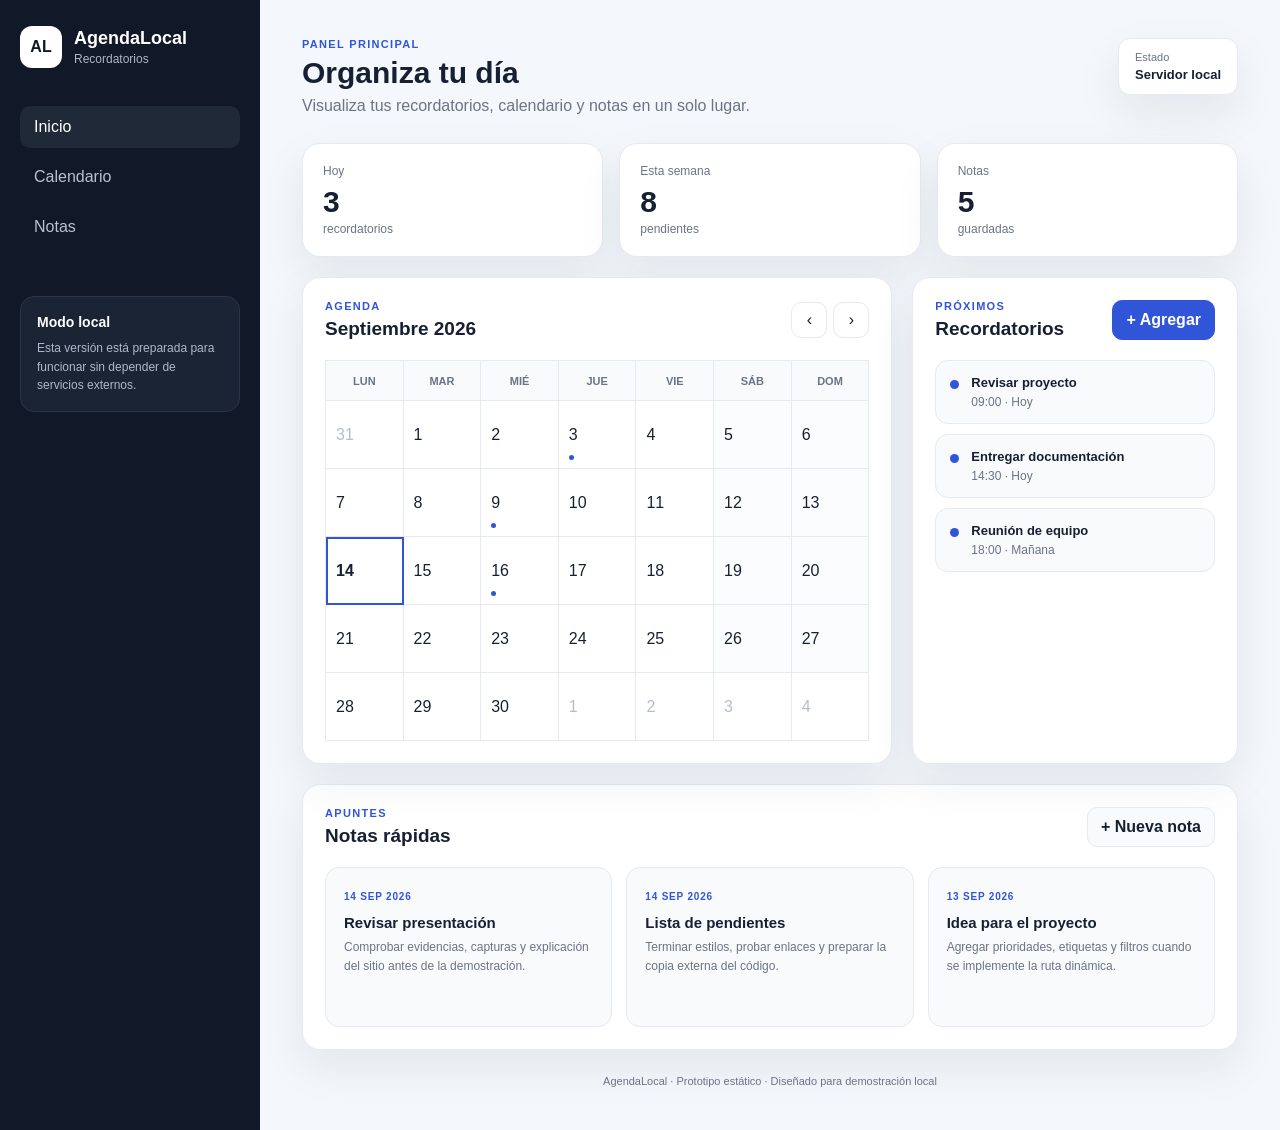
==== index.html @ 773f5669 "version_1 esta es la primera versiòn del sitio web, creada unicamente estatica para visualizar" ====
<!DOCTYPE html>
<html lang="es">
<head>
  <meta charset="UTF-8">
  <meta name="viewport" content="width=device-width, initial-scale=1.0">
  <title>AgendaLocal | Recordatorios</title>
  <link rel="stylesheet" href="css/style.css">
</head>
<body>
  <div class="app-shell">
    <aside class="sidebar">
      <div class="brand">
        <div class="brand-mark">AL</div>
        <div>
          <h1>AgendaLocal</h1>
          <span>Recordatorios</span>
        </div>
      </div>

      <nav class="main-nav" aria-label="Navegación principal">
        <a class="nav-link active" href="#inicio">Inicio</a>
        <a class="nav-link" href="#calendario">Calendario</a>
        <a class="nav-link" href="#notas">Notas</a>
      </nav>

      <div class="sidebar-card">
        <strong>Modo local</strong>
        <p>Esta versión está preparada para funcionar sin depender de servicios externos.</p>
      </div>
    </aside>

    <main class="content">
      <header class="topbar">
        <div>
          <p class="eyebrow">Panel principal</p>
          <h2>Organiza tu día</h2>
          <p class="subtitle">Visualiza tus recordatorios, calendario y notas en un solo lugar.</p>
        </div>
        <div class="topbar-date">
          <span>Estado</span>
          <strong>Servidor local</strong>
        </div>
      </header>

      <section id="inicio" class="stats-grid">
        <article class="stat-card">
          <span class="stat-label">Hoy</span>
          <strong>3</strong>
          <span class="stat-meta">recordatorios</span>
        </article>
        <article class="stat-card">
          <span class="stat-label">Esta semana</span>
          <strong>8</strong>
          <span class="stat-meta">pendientes</span>
        </article>
        <article class="stat-card">
          <span class="stat-label">Notas</span>
          <strong>5</strong>
          <span class="stat-meta">guardadas</span>
        </article>
      </section>

      <section id="calendario" class="section-grid">
        <article class="panel calendar-panel">
          <div class="panel-header">
            <div>
              <p class="eyebrow">Agenda</p>
              <h3>Septiembre 2026</h3>
            </div>
            <div class="calendar-actions">
              <button class="icon-btn" type="button" id="prevMonth" aria-label="Mes anterior">‹</button>
              <button class="icon-btn" type="button" id="nextMonth" aria-label="Mes siguiente">›</button>
            </div>
          </div>

          <div class="calendar" id="calendar">
            <div class="weekday">Lun</div>
            <div class="weekday">Mar</div>
            <div class="weekday">Mié</div>
            <div class="weekday">Jue</div>
            <div class="weekday">Vie</div>
            <div class="weekday">Sáb</div>
            <div class="weekday">Dom</div>

            <button class="day muted" type="button">31</button>
            <button class="day" type="button">1</button>
            <button class="day" type="button">2</button>
            <button class="day marked" type="button">3<span></span></button>
            <button class="day" type="button">4</button>
            <button class="day weekend" type="button">5</button>
            <button class="day weekend" type="button">6</button>
            <button class="day" type="button">7</button>
            <button class="day" type="button">8</button>
            <button class="day marked" type="button">9<span></span></button>
            <button class="day" type="button">10</button>
            <button class="day" type="button">11</button>
            <button class="day weekend" type="button">12</button>
            <button class="day weekend" type="button">13</button>
            <button class="day today" type="button">14</button>
            <button class="day" type="button">15</button>
            <button class="day marked" type="button">16<span></span></button>
            <button class="day" type="button">17</button>
            <button class="day" type="button">18</button>
            <button class="day weekend" type="button">19</button>
            <button class="day weekend" type="button">20</button>
            <button class="day" type="button">21</button>
            <button class="day" type="button">22</button>
            <button class="day" type="button">23</button>
            <button class="day" type="button">24</button>
            <button class="day" type="button">25</button>
            <button class="day weekend" type="button">26</button>
            <button class="day weekend" type="button">27</button>
            <button class="day" type="button">28</button>
            <button class="day" type="button">29</button>
            <button class="day" type="button">30</button>
            <button class="day muted" type="button">1</button>
            <button class="day muted" type="button">2</button>
            <button class="day muted" type="button">3</button>
            <button class="day muted" type="button">4</button>
          </div>
        </article>

        <article class="panel reminders-panel">
          <div class="panel-header">
            <div>
              <p class="eyebrow">Próximos</p>
              <h3>Recordatorios</h3>
            </div>
            <button class="primary-btn" type="button" id="addReminder">+ Agregar</button>
          </div>

          <div class="reminder-list">
            <div class="reminder-item">
              <div class="reminder-dot"></div>
              <div>
                <strong>Revisar proyecto</strong>
                <span>09:00 · Hoy</span>
              </div>
            </div>
            <div class="reminder-item">
              <div class="reminder-dot"></div>
              <div>
                <strong>Entregar documentación</strong>
                <span>14:30 · Hoy</span>
              </div>
            </div>
            <div class="reminder-item">
              <div class="reminder-dot"></div>
              <div>
                <strong>Reunión de equipo</strong>
                <span>18:00 · Mañana</span>
              </div>
            </div>
          </div>
        </article>
      </section>

      <section id="notas" class="notes-section">
        <article class="panel notes-panel">
          <div class="panel-header">
            <div>
              <p class="eyebrow">Apuntes</p>
              <h3>Notas rápidas</h3>
            </div>
            <button class="secondary-btn" type="button" id="addNote">+ Nueva nota</button>
          </div>

          <div class="notes-grid">
            <div class="note-card">
              <span class="note-date">14 SEP 2026</span>
              <h4>Revisar presentación</h4>
              <p>Comprobar evidencias, capturas y explicación del sitio antes de la demostración.</p>
            </div>
            <div class="note-card">
              <span class="note-date">14 SEP 2026</span>
              <h4>Lista de pendientes</h4>
              <p>Terminar estilos, probar enlaces y preparar la copia externa del código.</p>
            </div>
            <div class="note-card">
              <span class="note-date">13 SEP 2026</span>
              <h4>Idea para el proyecto</h4>
              <p>Agregar prioridades, etiquetas y filtros cuando se implemente la ruta dinámica.</p>
            </div>
          </div>
        </article>
      </section>

      <footer class="footer">
        AgendaLocal · Prototipo estático · Diseñado para demostración local
      </footer>
    </main>
  </div>

  <script src="js/app.js"></script>
</body>
</html>
---- css/style.css ----
* {
  box-sizing: border-box;
  margin: 0;
  padding: 0;
}

:root {
  --bg: #f4f7fb;
  --surface: #ffffff;
  --surface-soft: #f8fafc;
  --text: #172033;
  --muted: #6b7485;
  --border: #e5e9f0;
  --primary: #3155d8;
  --primary-dark: #2443b7;
  --accent-soft: #eef2ff;
  --shadow: 0 18px 45px rgba(31, 45, 78, 0.08);
}

body {
  min-height: 100vh;
  font-family: Arial, Helvetica, sans-serif;
  background: var(--bg);
  color: var(--text);
}

button, a {
  font: inherit;
}

button {
  cursor: pointer;
}

a {
  color: inherit;
  text-decoration: none;
}

.app-shell {
  min-height: 100vh;
  display: grid;
  grid-template-columns: 260px 1fr;
}

.sidebar {
  padding: 26px 20px;
  background: #111827;
  color: #fff;
}

.brand {
  display: flex;
  align-items: center;
  gap: 12px;
  margin-bottom: 38px;
}

.brand-mark {
  width: 42px;
  height: 42px;
  display: grid;
  place-items: center;
  border-radius: 12px;
  background: #fff;
  color: #111827;
  font-weight: 800;
}

.brand h1 {
  font-size: 18px;
}

.brand span {
  display: block;
  margin-top: 3px;
  color: #aeb8ca;
  font-size: 12px;
}

.main-nav {
  display: grid;
  gap: 8px;
}

.nav-link {
  padding: 12px 14px;
  border-radius: 10px;
  color: #b9c2d2;
}

.nav-link:hover,
.nav-link.active {
  background: #1f2937;
  color: #fff;
}

.sidebar-card {
  margin-top: 48px;
  padding: 16px;
  background: #1b2434;
  border: 1px solid #2a3548;
  border-radius: 14px;
}

.sidebar-card strong {
  font-size: 14px;
}

.sidebar-card p {
  margin-top: 8px;
  color: #aeb8ca;
  line-height: 1.55;
  font-size: 12px;
}

.content {
  padding: 38px 42px;
  max-width: 1500px;
  width: 100%;
  margin: 0 auto;
}

.topbar {
  display: flex;
  align-items: flex-start;
  justify-content: space-between;
  gap: 20px;
  margin-bottom: 28px;
}

.eyebrow {
  margin-bottom: 6px;
  color: var(--primary);
  text-transform: uppercase;
  letter-spacing: 0.12em;
  font-size: 11px;
  font-weight: 800;
}

.topbar h2 {
  font-size: 30px;
}

.subtitle {
  margin-top: 7px;
  color: var(--muted);
}

.topbar-date {
  padding: 12px 16px;
  background: var(--surface);
  border: 1px solid var(--border);
  border-radius: 12px;
  box-shadow: var(--shadow);
}

.topbar-date span,
.topbar-date strong {
  display: block;
}

.topbar-date span {
  margin-bottom: 4px;
  color: var(--muted);
  font-size: 11px;
}

.topbar-date strong {
  font-size: 13px;
}

.stats-grid {
  display: grid;
  grid-template-columns: repeat(3, 1fr);
  gap: 16px;
  margin-bottom: 20px;
}

.stat-card,
.panel {
  background: var(--surface);
  border: 1px solid var(--border);
  border-radius: 18px;
  box-shadow: var(--shadow);
}

.stat-card {
  padding: 20px;
}

.stat-label,
.stat-meta {
  display: block;
  color: var(--muted);
}

.stat-label {
  font-size: 12px;
}

.stat-card strong {
  display: block;
  margin: 7px 0 3px;
  font-size: 30px;
}

.stat-meta {
  font-size: 12px;
}

.section-grid {
  display: grid;
  grid-template-columns: minmax(0, 1.45fr) minmax(300px, 0.8fr);
  gap: 20px;
}

.panel {
  padding: 22px;
}

.panel-header {
  display: flex;
  align-items: center;
  justify-content: space-between;
  gap: 16px;
  margin-bottom: 20px;
}

.panel-header h3 {
  font-size: 19px;
}

.calendar-actions {
  display: flex;
  gap: 6px;
}

.icon-btn,
.primary-btn,
.secondary-btn {
  border-radius: 10px;
  border: 1px solid var(--border);
}

.icon-btn {
  width: 36px;
  height: 36px;
  background: var(--surface);
  color: var(--text);
}

.icon-btn:hover {
  background: var(--surface-soft);
}

.primary-btn {
  padding: 10px 13px;
  background: var(--primary);
  color: #fff;
  border-color: var(--primary);
  font-weight: 700;
}

.primary-btn:hover {
  background: var(--primary-dark);
}

.secondary-btn {
  padding: 10px 13px;
  background: var(--surface-soft);
  color: var(--text);
  font-weight: 700;
}

.calendar {
  display: grid;
  grid-template-columns: repeat(7, minmax(40px, 1fr));
  border-top: 1px solid var(--border);
  border-left: 1px solid var(--border);
}

.weekday,
.day {
  min-height: 68px;
  border: none;
  border-right: 1px solid var(--border);
  border-bottom: 1px solid var(--border);
}

.weekday {
  display: grid;
  place-items: center;
  min-height: 40px;
  background: var(--surface-soft);
  color: var(--muted);
  font-size: 11px;
  font-weight: 800;
  text-transform: uppercase;
}

.day {
  position: relative;
  padding: 10px;
  text-align: left;
  background: var(--surface);
  color: var(--text);
}

.day:hover {
  background: var(--surface-soft);
}

.day.muted {
  color: #b5bdca;
}

.day.weekend {
  background: #fbfcfe;
}

.day.today {
  font-weight: 800;
  outline: 2px solid var(--primary);
  outline-offset: -2px;
}

.day.marked span {
  position: absolute;
  left: 10px;
  bottom: 8px;
  width: 5px;
  height: 5px;
  border-radius: 50%;
  background: var(--primary);
}

.reminder-list {
  display: grid;
  gap: 10px;
}

.reminder-item {
  display: flex;
  align-items: flex-start;
  gap: 12px;
  padding: 14px;
  border: 1px solid var(--border);
  border-radius: 13px;
  background: var(--surface-soft);
}

.reminder-dot {
  width: 9px;
  height: 9px;
  margin-top: 5px;
  flex: 0 0 auto;
  border-radius: 50%;
  background: var(--primary);
}

.reminder-item strong,
.reminder-item span {
  display: block;
}

.reminder-item strong {
  font-size: 13px;
}

.reminder-item span {
  margin-top: 5px;
  color: var(--muted);
  font-size: 12px;
}

.notes-section {
  margin-top: 20px;
}

.notes-grid {
  display: grid;
  grid-template-columns: repeat(3, 1fr);
  gap: 14px;
}

.note-card {
  min-height: 160px;
  padding: 18px;
  border: 1px solid var(--border);
  border-radius: 14px;
  background: var(--surface-soft);
}

.note-date {
  color: var(--primary);
  font-size: 10px;
  font-weight: 800;
  letter-spacing: 0.08em;
}

.note-card h4 {
  margin: 10px 0 7px;
  font-size: 15px;
}

.note-card p {
  color: var(--muted);
  line-height: 1.6;
  font-size: 12px;
}

.footer {
  margin-top: 25px;
  padding-bottom: 5px;
  color: var(--muted);
  text-align: center;
  font-size: 11px;
}

@media (max-width: 1050px) {
  .app-shell {
    grid-template-columns: 1fr;
  }

  .sidebar {
    padding: 16px;
  }

  .main-nav {
    grid-template-columns: repeat(3, 1fr);
  }

  .sidebar-card {
    display: none;
  }

  .content {
    padding: 24px;
  }

  .section-grid {
    grid-template-columns: 1fr;
  }

  .notes-grid {
    grid-template-columns: 1fr;
  }
}

@media (max-width: 700px) {
  .content {
    padding: 18px;
  }

  .topbar {
    flex-direction: column;
  }

  .stats-grid {
    grid-template-columns: 1fr;
  }

  .calendar {
    overflow-x: auto;
  }

  .weekday,
  .day {
    min-width: 58px;
  }
}
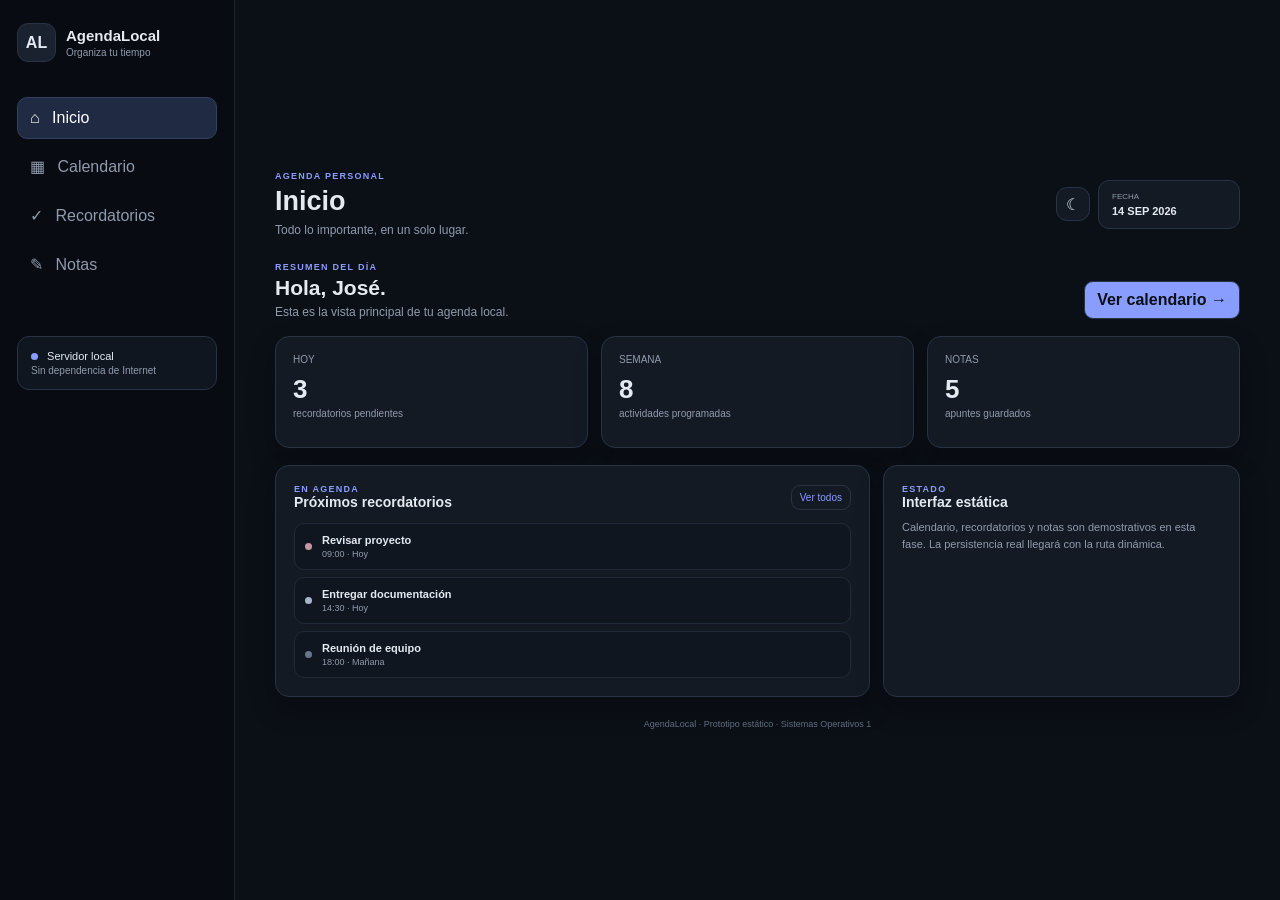
==== commit 2fef638f: "Version_2 en esta version se cambiaron colores para mejor visualizacion y se dividieron las vistas d" ====
--- a/index.html
+++ b/index.html
@@ -1,196 +1,82 @@
-<!DOCTYPE html>
+<!doctype html>
 <html lang="es">
 <head>
-  <meta charset="UTF-8">
-  <meta name="viewport" content="width=device-width, initial-scale=1.0">
-  <title>AgendaLocal | Recordatorios</title>
-  <link rel="stylesheet" href="css/style.css">
+<meta charset="utf-8">
+<meta name="viewport" content="width=device-width,initial-scale=1">
+<title>AgendaLocal</title>
+<link rel="stylesheet" href="css/style.css">
 </head>
 <body>
-  <div class="app-shell">
-    <aside class="sidebar">
-      <div class="brand">
-        <div class="brand-mark">AL</div>
-        <div>
-          <h1>AgendaLocal</h1>
-          <span>Recordatorios</span>
-        </div>
+<div class="app">
+<aside class="sidebar">
+  <div class="brand"><div class="brand-icon">AL</div><div><b>AgendaLocal</b><small>Organiza tu tiempo</small></div></div>
+  <nav>
+    <button class="nav-btn active" data-view="inicio">⌂ <span>Inicio</span></button>
+    <button class="nav-btn" data-view="calendario">▦ <span>Calendario</span></button>
+    <button class="nav-btn" data-view="recordatorios">✓ <span>Recordatorios</span></button>
+    <button class="nav-btn" data-view="notas">✎ <span>Notas</span></button>
+  </nav>
+  <div class="local"><i></i> Servidor local<small>Sin dependencia de Internet</small></div>
+</aside>
+
+<main>
+<header>
+  <div><p class="kicker">Agenda personal</p><h1 id="title">Inicio</h1><p id="subtitle">Todo lo importante, en un solo lugar.</p></div>
+  <div class="top-actions">
+    <button class="theme-btn" id="themeToggle" type="button" aria-label="Cambiar tema"><span id="themeIcon">☾</span></button>
+    <div class="date"><span>FECHA</span><b>14 SEP 2026</b></div>
+  </div>
+</header>
+
+<section class="view active" id="inicio">
+  <div class="welcome"><div><p class="kicker">Resumen del día</p><h2>Hola, José.</h2><p>Esta es la vista principal de tu agenda local.</p></div><button class="primary" data-go="calendario">Ver calendario →</button></div>
+  <div class="cards">
+    <article class="card"><small>HOY</small><b>3</b><span>recordatorios pendientes</span></article>
+    <article class="card"><small>SEMANA</small><b>8</b><span>actividades programadas</span></article>
+    <article class="card"><small>NOTAS</small><b>5</b><span>apuntes guardados</span></article>
+  </div>
+  <div class="grid">
+    <article class="panel"><div class="head"><div><p class="kicker">En agenda</p><h3>Próximos recordatorios</h3></div><button class="link" data-go="recordatorios">Ver todos</button></div>
+      <div class="list">
+        <div class="row"><i class="high"></i><div><b>Revisar proyecto</b><small>09:00 · Hoy</small></div></div>
+        <div class="row"><i class="medium"></i><div><b>Entregar documentación</b><small>14:30 · Hoy</small></div></div>
+        <div class="row"><i class="low"></i><div><b>Reunión de equipo</b><small>18:00 · Mañana</small></div></div>
       </div>
+    </article>
+    <article class="panel tip"><p class="kicker">Estado</p><h3>Interfaz estática</h3><p>Calendario, recordatorios y notas son demostrativos en esta fase. La persistencia real llegará con la ruta dinámica.</p></article>
+  </div>
+</section>
 
-      <nav class="main-nav" aria-label="Navegación principal">
-        <a class="nav-link active" href="#inicio">Inicio</a>
-        <a class="nav-link" href="#calendario">Calendario</a>
-        <a class="nav-link" href="#notas">Notas</a>
-      </nav>
+<section class="view" id="calendario">
+  <div class="section-head">
+    <div><p class="kicker">Agenda mensual</p><h2 id="calendarTitle">Septiembre 2026</h2></div>
+    <div><button class="small" id="prevMonth" type="button">‹</button><button class="small" id="nextMonth" type="button">›</button></div>
+  </div>
+  <article class="panel calendar-panel"><div class="calendar" id="calendar"></div></article>
+  <div class="grid two"><article class="panel"><p class="kicker">Vista del día</p><h3 id="selectedDateTitle">14 de septiembre</h3><div class="list" id="dayList"></div></article><article class="panel tip"><p class="kicker">Próxima fase</p><h3>Calendario dinámico</h3><p>Los eventos podrán guardarse en PostgreSQL cuando conectemos la ruta dinámica.</p></article></div>
+</section>
 
-      <div class="sidebar-card">
-        <strong>Modo local</strong>
-        <p>Esta versión está preparada para funcionar sin depender de servicios externos.</p>
-      </div>
-    </aside>
+<section class="view" id="recordatorios">
+  <div class="section-head"><div><p class="kicker">Organización</p><h2>Recordatorios</h2></div>
+  <button class="primary" id="newReminder" type="button">+ Nuevo recordatorio</button></div>
+  <div class="cards">
+    <article class="card item"><small>ALTA PRIORIDAD</small><b>Revisar proyecto</b><span>Hoy · 09:00 · Universidad</span></article>
+    <article class="card item"><small>MEDIA PRIORIDAD</small><b>Entregar documentación</b><span>Hoy · 14:30 · Proyecto</span></article>
+    <article class="card item"><small>BAJA PRIORIDAD</small><b>Reunión de equipo</b><span>Mañana · 18:00 · Equipo</span></article>
+  </div>
+  <article class="panel tip"><p class="kicker">Diseñado para crecer</p><h3>CRUD de la ruta dinámica</h3><p>En la siguiente fase estos recordatorios podrán crearse, editarse, listarse y eliminarse.</p></article>
+</section>
 
-    <main class="content">
-      <header class="topbar">
-        <div>
-          <p class="eyebrow">Panel principal</p>
-          <h2>Organiza tu día</h2>
-          <p class="subtitle">Visualiza tus recordatorios, calendario y notas en un solo lugar.</p>
-        </div>
-        <div class="topbar-date">
-          <span>Estado</span>
-          <strong>Servidor local</strong>
-        </div>
-      </header>
-
-      <section id="inicio" class="stats-grid">
-        <article class="stat-card">
-          <span class="stat-label">Hoy</span>
-          <strong>3</strong>
-          <span class="stat-meta">recordatorios</span>
-        </article>
-        <article class="stat-card">
-          <span class="stat-label">Esta semana</span>
-          <strong>8</strong>
-          <span class="stat-meta">pendientes</span>
-        </article>
-        <article class="stat-card">
-          <span class="stat-label">Notas</span>
-          <strong>5</strong>
-          <span class="stat-meta">guardadas</span>
-        </article>
-      </section>
-
-      <section id="calendario" class="section-grid">
-        <article class="panel calendar-panel">
-          <div class="panel-header">
-            <div>
-              <p class="eyebrow">Agenda</p>
-              <h3>Septiembre 2026</h3>
-            </div>
-            <div class="calendar-actions">
-              <button class="icon-btn" type="button" id="prevMonth" aria-label="Mes anterior">‹</button>
-              <button class="icon-btn" type="button" id="nextMonth" aria-label="Mes siguiente">›</button>
-            </div>
-          </div>
-
-          <div class="calendar" id="calendar">
-            <div class="weekday">Lun</div>
-            <div class="weekday">Mar</div>
-            <div class="weekday">Mié</div>
-            <div class="weekday">Jue</div>
-            <div class="weekday">Vie</div>
-            <div class="weekday">Sáb</div>
-            <div class="weekday">Dom</div>
-
-            <button class="day muted" type="button">31</button>
-            <button class="day" type="button">1</button>
-            <button class="day" type="button">2</button>
-            <button class="day marked" type="button">3<span></span></button>
-            <button class="day" type="button">4</button>
-            <button class="day weekend" type="button">5</button>
-            <button class="day weekend" type="button">6</button>
-            <button class="day" type="button">7</button>
-            <button class="day" type="button">8</button>
-            <button class="day marked" type="button">9<span></span></button>
-            <button class="day" type="button">10</button>
-            <button class="day" type="button">11</button>
-            <button class="day weekend" type="button">12</button>
-            <button class="day weekend" type="button">13</button>
-            <button class="day today" type="button">14</button>
-            <button class="day" type="button">15</button>
-            <button class="day marked" type="button">16<span></span></button>
-            <button class="day" type="button">17</button>
-            <button class="day" type="button">18</button>
-            <button class="day weekend" type="button">19</button>
-            <button class="day weekend" type="button">20</button>
-            <button class="day" type="button">21</button>
-            <button class="day" type="button">22</button>
-            <button class="day" type="button">23</button>
-            <button class="day" type="button">24</button>
-            <button class="day" type="button">25</button>
-            <button class="day weekend" type="button">26</button>
-            <button class="day weekend" type="button">27</button>
-            <button class="day" type="button">28</button>
-            <button class="day" type="button">29</button>
-            <button class="day" type="button">30</button>
-            <button class="day muted" type="button">1</button>
-            <button class="day muted" type="button">2</button>
-            <button class="day muted" type="button">3</button>
-            <button class="day muted" type="button">4</button>
-          </div>
-        </article>
-
-        <article class="panel reminders-panel">
-          <div class="panel-header">
-            <div>
-              <p class="eyebrow">Próximos</p>
-              <h3>Recordatorios</h3>
-            </div>
-            <button class="primary-btn" type="button" id="addReminder">+ Agregar</button>
-          </div>
-
-          <div class="reminder-list">
-            <div class="reminder-item">
-              <div class="reminder-dot"></div>
-              <div>
-                <strong>Revisar proyecto</strong>
-                <span>09:00 · Hoy</span>
-              </div>
-            </div>
-            <div class="reminder-item">
-              <div class="reminder-dot"></div>
-              <div>
-                <strong>Entregar documentación</strong>
-                <span>14:30 · Hoy</span>
-              </div>
-            </div>
-            <div class="reminder-item">
-              <div class="reminder-dot"></div>
-              <div>
-                <strong>Reunión de equipo</strong>
-                <span>18:00 · Mañana</span>
-              </div>
-            </div>
-          </div>
-        </article>
-      </section>
-
-      <section id="notas" class="notes-section">
-        <article class="panel notes-panel">
-          <div class="panel-header">
-            <div>
-              <p class="eyebrow">Apuntes</p>
-              <h3>Notas rápidas</h3>
-            </div>
-            <button class="secondary-btn" type="button" id="addNote">+ Nueva nota</button>
-          </div>
-
-          <div class="notes-grid">
-            <div class="note-card">
-              <span class="note-date">14 SEP 2026</span>
-              <h4>Revisar presentación</h4>
-              <p>Comprobar evidencias, capturas y explicación del sitio antes de la demostración.</p>
-            </div>
-            <div class="note-card">
-              <span class="note-date">14 SEP 2026</span>
-              <h4>Lista de pendientes</h4>
-              <p>Terminar estilos, probar enlaces y preparar la copia externa del código.</p>
-            </div>
-            <div class="note-card">
-              <span class="note-date">13 SEP 2026</span>
-              <h4>Idea para el proyecto</h4>
-              <p>Agregar prioridades, etiquetas y filtros cuando se implemente la ruta dinámica.</p>
-            </div>
-          </div>
-        </article>
-      </section>
-
-      <footer class="footer">
-        AgendaLocal · Prototipo estático · Diseñado para demostración local
-      </footer>
-    </main>
+<section class="view" id="notas">
+  <div class="section-head"><div><p class="kicker">Apuntes personales</p><h2>Notas</h2></div>
+  <button class="primary" id="newNote" type="button">+ Nueva nota</button></div>
+  <div class="notes">
+    <article class="note"><small>14 SEP 2026</small><h3>Revisar presentación</h3><p>Comprobar capturas, evidencias y explicación del proyecto antes de la demostración.</p></article>
+    <article class="note"><small>14 SEP 2026</small><h3>Lista de pendientes</h3><p>Terminar estilos, probar enlaces y guardar una copia externa del código.</p></article>
+    <article class="note"><small>13 SEP 2026</small><h3>Ideas</h3><p>Agregar prioridades, etiquetas y filtros en la versión dinámica.</p></article>
   </div>
-
-  <script src="js/app.js"></script>
-</body>
-</html>
+</section>
+<footer>AgendaLocal · Prototipo estático · Sistemas Operativos 1</footer>
+</main></div>
+<script src="js/app.js"></script>
+</body></html>
--- a/css/style.css
+++ b/css/style.css
@@ -1,472 +1,6 @@
-* {
-  box-sizing: border-box;
-  margin: 0;
-  padding: 0;
-}
-
-:root {
-  --bg: #f4f7fb;
-  --surface: #ffffff;
-  --surface-soft: #f8fafc;
-  --text: #172033;
-  --muted: #6b7485;
-  --border: #e5e9f0;
-  --primary: #3155d8;
-  --primary-dark: #2443b7;
-  --accent-soft: #eef2ff;
-  --shadow: 0 18px 45px rgba(31, 45, 78, 0.08);
-}
-
-body {
-  min-height: 100vh;
-  font-family: Arial, Helvetica, sans-serif;
-  background: var(--bg);
-  color: var(--text);
-}
-
-button, a {
-  font: inherit;
-}
-
-button {
-  cursor: pointer;
-}
-
-a {
-  color: inherit;
-  text-decoration: none;
-}
-
-.app-shell {
-  min-height: 100vh;
-  display: grid;
-  grid-template-columns: 260px 1fr;
-}
-
-.sidebar {
-  padding: 26px 20px;
-  background: #111827;
-  color: #fff;
-}
-
-.brand {
-  display: flex;
-  align-items: center;
-  gap: 12px;
-  margin-bottom: 38px;
-}
-
-.brand-mark {
-  width: 42px;
-  height: 42px;
-  display: grid;
-  place-items: center;
-  border-radius: 12px;
-  background: #fff;
-  color: #111827;
-  font-weight: 800;
-}
-
-.brand h1 {
-  font-size: 18px;
-}
-
-.brand span {
-  display: block;
-  margin-top: 3px;
-  color: #aeb8ca;
-  font-size: 12px;
-}
-
-.main-nav {
-  display: grid;
-  gap: 8px;
-}
-
-.nav-link {
-  padding: 12px 14px;
-  border-radius: 10px;
-  color: #b9c2d2;
-}
-
-.nav-link:hover,
-.nav-link.active {
-  background: #1f2937;
-  color: #fff;
-}
-
-.sidebar-card {
-  margin-top: 48px;
-  padding: 16px;
-  background: #1b2434;
-  border: 1px solid #2a3548;
-  border-radius: 14px;
-}
-
-.sidebar-card strong {
-  font-size: 14px;
-}
-
-.sidebar-card p {
-  margin-top: 8px;
-  color: #aeb8ca;
-  line-height: 1.55;
-  font-size: 12px;
-}
-
-.content {
-  padding: 38px 42px;
-  max-width: 1500px;
-  width: 100%;
-  margin: 0 auto;
-}
-
-.topbar {
-  display: flex;
-  align-items: flex-start;
-  justify-content: space-between;
-  gap: 20px;
-  margin-bottom: 28px;
-}
-
-.eyebrow {
-  margin-bottom: 6px;
-  color: var(--primary);
-  text-transform: uppercase;
-  letter-spacing: 0.12em;
-  font-size: 11px;
-  font-weight: 800;
-}
-
-.topbar h2 {
-  font-size: 30px;
-}
-
-.subtitle {
-  margin-top: 7px;
-  color: var(--muted);
-}
-
-.topbar-date {
-  padding: 12px 16px;
-  background: var(--surface);
-  border: 1px solid var(--border);
-  border-radius: 12px;
-  box-shadow: var(--shadow);
-}
-
-.topbar-date span,
-.topbar-date strong {
-  display: block;
-}
-
-.topbar-date span {
-  margin-bottom: 4px;
-  color: var(--muted);
-  font-size: 11px;
-}
-
-.topbar-date strong {
-  font-size: 13px;
-}
-
-.stats-grid {
-  display: grid;
-  grid-template-columns: repeat(3, 1fr);
-  gap: 16px;
-  margin-bottom: 20px;
-}
-
-.stat-card,
-.panel {
-  background: var(--surface);
-  border: 1px solid var(--border);
-  border-radius: 18px;
-  box-shadow: var(--shadow);
-}
-
-.stat-card {
-  padding: 20px;
-}
-
-.stat-label,
-.stat-meta {
-  display: block;
-  color: var(--muted);
-}
-
-.stat-label {
-  font-size: 12px;
-}
-
-.stat-card strong {
-  display: block;
-  margin: 7px 0 3px;
-  font-size: 30px;
-}
-
-.stat-meta {
-  font-size: 12px;
-}
-
-.section-grid {
-  display: grid;
-  grid-template-columns: minmax(0, 1.45fr) minmax(300px, 0.8fr);
-  gap: 20px;
-}
-
-.panel {
-  padding: 22px;
-}
-
-.panel-header {
-  display: flex;
-  align-items: center;
-  justify-content: space-between;
-  gap: 16px;
-  margin-bottom: 20px;
-}
-
-.panel-header h3 {
-  font-size: 19px;
-}
-
-.calendar-actions {
-  display: flex;
-  gap: 6px;
-}
-
-.icon-btn,
-.primary-btn,
-.secondary-btn {
-  border-radius: 10px;
-  border: 1px solid var(--border);
-}
-
-.icon-btn {
-  width: 36px;
-  height: 36px;
-  background: var(--surface);
-  color: var(--text);
-}
-
-.icon-btn:hover {
-  background: var(--surface-soft);
-}
-
-.primary-btn {
-  padding: 10px 13px;
-  background: var(--primary);
-  color: #fff;
-  border-color: var(--primary);
-  font-weight: 700;
-}
-
-.primary-btn:hover {
-  background: var(--primary-dark);
-}
-
-.secondary-btn {
-  padding: 10px 13px;
-  background: var(--surface-soft);
-  color: var(--text);
-  font-weight: 700;
-}
-
-.calendar {
-  display: grid;
-  grid-template-columns: repeat(7, minmax(40px, 1fr));
-  border-top: 1px solid var(--border);
-  border-left: 1px solid var(--border);
-}
-
-.weekday,
-.day {
-  min-height: 68px;
-  border: none;
-  border-right: 1px solid var(--border);
-  border-bottom: 1px solid var(--border);
-}
-
-.weekday {
-  display: grid;
-  place-items: center;
-  min-height: 40px;
-  background: var(--surface-soft);
-  color: var(--muted);
-  font-size: 11px;
-  font-weight: 800;
-  text-transform: uppercase;
-}
-
-.day {
-  position: relative;
-  padding: 10px;
-  text-align: left;
-  background: var(--surface);
-  color: var(--text);
-}
-
-.day:hover {
-  background: var(--surface-soft);
-}
-
-.day.muted {
-  color: #b5bdca;
-}
-
-.day.weekend {
-  background: #fbfcfe;
-}
-
-.day.today {
-  font-weight: 800;
-  outline: 2px solid var(--primary);
-  outline-offset: -2px;
-}
-
-.day.marked span {
-  position: absolute;
-  left: 10px;
-  bottom: 8px;
-  width: 5px;
-  height: 5px;
-  border-radius: 50%;
-  background: var(--primary);
-}
-
-.reminder-list {
-  display: grid;
-  gap: 10px;
-}
-
-.reminder-item {
-  display: flex;
-  align-items: flex-start;
-  gap: 12px;
-  padding: 14px;
-  border: 1px solid var(--border);
-  border-radius: 13px;
-  background: var(--surface-soft);
-}
-
-.reminder-dot {
-  width: 9px;
-  height: 9px;
-  margin-top: 5px;
-  flex: 0 0 auto;
-  border-radius: 50%;
-  background: var(--primary);
-}
-
-.reminder-item strong,
-.reminder-item span {
-  display: block;
-}
-
-.reminder-item strong {
-  font-size: 13px;
-}
-
-.reminder-item span {
-  margin-top: 5px;
-  color: var(--muted);
-  font-size: 12px;
-}
-
-.notes-section {
-  margin-top: 20px;
-}
-
-.notes-grid {
-  display: grid;
-  grid-template-columns: repeat(3, 1fr);
-  gap: 14px;
-}
-
-.note-card {
-  min-height: 160px;
-  padding: 18px;
-  border: 1px solid var(--border);
-  border-radius: 14px;
-  background: var(--surface-soft);
-}
-
-.note-date {
-  color: var(--primary);
-  font-size: 10px;
-  font-weight: 800;
-  letter-spacing: 0.08em;
-}
-
-.note-card h4 {
-  margin: 10px 0 7px;
-  font-size: 15px;
-}
-
-.note-card p {
-  color: var(--muted);
-  line-height: 1.6;
-  font-size: 12px;
-}
-
-.footer {
-  margin-top: 25px;
-  padding-bottom: 5px;
-  color: var(--muted);
-  text-align: center;
-  font-size: 11px;
-}
-
-@media (max-width: 1050px) {
-  .app-shell {
-    grid-template-columns: 1fr;
-  }
-
-  .sidebar {
-    padding: 16px;
-  }
-
-  .main-nav {
-    grid-template-columns: repeat(3, 1fr);
-  }
-
-  .sidebar-card {
-    display: none;
-  }
-
-  .content {
-    padding: 24px;
-  }
-
-  .section-grid {
-    grid-template-columns: 1fr;
-  }
-
-  .notes-grid {
-    grid-template-columns: 1fr;
-  }
-}
-
-@media (max-width: 700px) {
-  .content {
-    padding: 18px;
-  }
-
-  .topbar {
-    flex-direction: column;
-  }
-
-  .stats-grid {
-    grid-template-columns: 1fr;
-  }
-
-  .calendar {
-    overflow-x: auto;
-  }
-
-  .weekday,
-  .day {
-    min-width: 58px;
-  }
-}
+ :root{--bg:#0b0f16;--side:#080b11;--panel:#141a24;--panel2:#1a2230;--border:#293344;--text:#e5e9f0;--muted:#909bad;--primary:#899cff;--soft:#202a42}
+*{box-sizing:border-box;margin:0;padding:0}body{min-height:100vh;background:var(--bg);color:var(--text);font-family:Arial,Helvetica,sans-serif}button{font:inherit;cursor:pointer}.app{min-height:100vh;display:grid;grid-template-columns:235px 1fr}.sidebar{padding:23px 17px;background:var(--side);border-right:1px solid #1c2431}.brand{display:flex;align-items:center;gap:10px;margin-bottom:35px}.brand-icon{width:39px;height:39px;display:grid;place-items:center;background:var(--panel2);border:1px solid var(--border);border-radius:11px;font-weight:800}.brand b{display:block;font-size:15px}.brand small,.local small{display:block;color:var(--muted);font-size:10px;margin-top:3px}nav{display:grid;gap:6px}.nav-btn{width:100%;padding:11px 12px;border:1px solid transparent;border-radius:10px;background:transparent;color:var(--muted);text-align:left}.nav-btn:hover{background:#111721;color:var(--text)}.nav-btn.active{background:var(--soft);border-color:#33415f;color:#fff}.nav-btn span{margin-left:8px}.local{margin-top:50px;padding:13px;border:1px solid var(--border);border-radius:12px;background:#101620;font-size:11px}.local i{display:inline-block;width:7px;height:7px;border-radius:50%;background:var(--primary);margin-right:6px}
+main{width:min(1400px,100%);margin:auto;padding:32px 40px}header{display:flex;justify-content:space-between;gap:15px;margin-bottom:25px}.kicker{color:var(--primary);font-size:9px;font-weight:800;letter-spacing:.14em;text-transform:uppercase}header h1{margin-top:5px;font-size:27px}header p:last-child{margin-top:6px;color:var(--muted);font-size:12px}.top-actions{display:flex;align-items:center;gap:8px}.date,.theme-btn{background:var(--panel);border:1px solid var(--border);border-radius:11px}.date{min-width:142px;padding:11px 13px}.date span{display:block;color:var(--muted);font-size:8px}.date b{display:block;margin-top:4px;font-size:11px}.theme-btn{width:34px;height:34px;display:grid;place-items:center;color:var(--text)}.theme-icon{font-size:17px}.view{display:none}.view.active{display:block}.welcome,.section-head{display:flex;align-items:flex-end;justify-content:space-between;gap:15px;margin-bottom:17px}.welcome h2,.section-head h2{margin-top:4px;font-size:21px}.welcome p:last-child{margin-top:5px;color:var(--muted);font-size:12px}.primary,.small,.link{border:1px solid var(--border);border-radius:9px}.primary{padding:9px 12px;background:var(--primary);color:#0b0f16;font-weight:800}.small{width:32px;height:32px;background:var(--panel);color:var(--text)}.link{padding:6px 8px;background:transparent;color:var(--primary);font-size:10px}.cards{display:grid;grid-template-columns:repeat(3,1fr);gap:13px;margin-bottom:17px}.card,.panel,.note{background:var(--panel);border:1px solid var(--border);border-radius:14px;box-shadow:0 12px 28px rgba(0,0,0,.22)}.card{padding:17px;min-height:112px}.card small,.card span{display:block;color:var(--muted);font-size:10px}.card b{display:block;margin:9px 0 3px;font-size:26px}.card.item b{font-size:16px}.grid{display:grid;grid-template-columns:1.25fr .75fr;gap:13px}.grid.two{margin-top:13px}.panel{padding:18px}.head{display:flex;justify-content:space-between;align-items:center;margin-bottom:13px}.panel h3,.note h3{font-size:14px}.list{display:grid;gap:7px;margin-top:12px}.row{display:flex;gap:10px;align-items:center;padding:10px;background:#101620;border:1px solid #202a38;border-radius:10px}.row i{width:7px;height:7px;border-radius:50%;background:var(--primary)}.row .high{background:#c796a4}.row .medium{background:#a9b4c8}.row .low{background:#69758a}.row b,.row small{display:block}.row b{font-size:11px}.row small{margin-top:3px;color:var(--muted);font-size:9px}.tip p:last-child{margin-top:9px;color:var(--muted);font-size:11px;line-height:1.55}.calendar-panel{padding:11px}.calendar{display:grid;grid-template-columns:repeat(7,1fr);border-top:1px solid var(--border);border-left:1px solid var(--border)}.calendar>span{padding:10px 5px;background:#101620;color:var(--muted);border-right:1px solid var(--border);border-bottom:1px solid var(--border);text-align:center;font-size:9px;font-weight:800;text-transform:uppercase}.day{position:relative;min-height:66px;padding:9px;border:0;border-right:1px solid var(--border);border-bottom:1px solid var(--border);background:var(--panel);color:var(--text);text-align:left}.day:hover{background:#1a2230}.day.muted{color:#586376}.day.weekend{background:#121923}.day.selected{outline:2px solid var(--primary);outline-offset:-2px;font-weight:800}.day i{position:absolute;left:9px;bottom:8px;width:5px;height:5px;border-radius:50%;background:var(--primary)}.notes{display:grid;grid-template-columns:repeat(3,1fr);gap:13px}.note{padding:17px;min-height:165px}.note small{color:var(--primary);font-size:9px;font-weight:800}.note h3{margin-top:11px}.note p{margin-top:8px;color:var(--muted);font-size:11px;line-height:1.6}footer{margin-top:22px;color:#616d80;text-align:center;font-size:9px}
+body.light{--bg:#d9dee6;--side:#c8ced8;--panel:#e7ebf1;--panel2:#dfe4eb;--border:#b8c0cc;--text:#1e2633;--muted:#5e6878;--primary:#5369b8;--soft:#d0d7e5}
+body.light .sidebar{border-color:#b7bfca}body.light .local,body.light .row,body.light .calendar>span{background:#dce2ea;border-color:#c0c8d2}body.light .day{background:var(--panel)}body.light .day.weekend{background:#e1e6ed}body.light .nav-btn.active{color:#1e2633}body.light footer{color:#667181}
+@media(max-width:900px){.app{grid-template-columns:1fr}.sidebar{border-right:0;border-bottom:1px solid #1c2431}.local{display:none}nav{grid-template-columns:repeat(4,1fr)}main{padding:23px}.grid,.notes{grid-template-columns:1fr}}@media(max-width:650px){header,.welcome,.section-head{flex-direction:column;align-items:flex-start}.cards{grid-template-columns:1fr}.date{min-width:0}}
